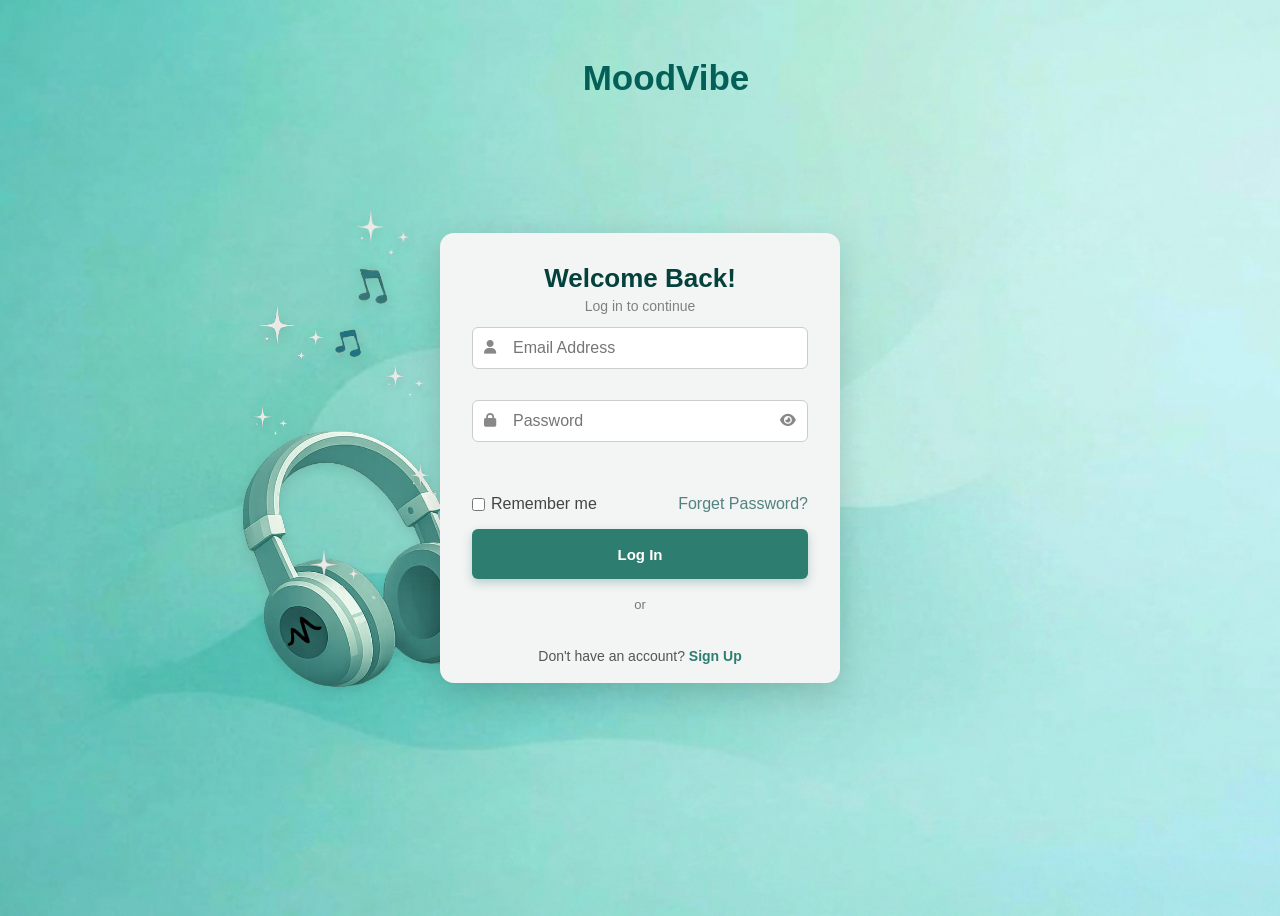
==== Login.html @ a5acea81 "Add files via upload" ====
<!DOCTYPE html>
<html lang="en">
<head>
  <meta charset="UTF-8">
  <title>MoodVibe - Login</title>
  <link rel="stylesheet" href="Login.css">
  <link rel="stylesheet" href="https://cdnjs.cloudflare.com/ajax/libs/font-awesome/6.5.0/css/all.min.css">
  <script src="https://accounts.google.com/gsi/client" async defer></script>
</head>
<body>

  <h2><div class="logo-icon"><img  src="logo.jpg.png" alt="" class="logo1"></div> MoodVibe</h2>

  <div class="headphone"><div class="shape shape1"><img src="music.jpg.png" alt="" class="head"></div></div>
  <div class="music"><div class="shape shape2"><img src="music.2jpg.png" alt="" class="ring"></div></div>
  <div class="star"><div class="shape shape3"><img src="sta.jpg.png" alt="" class="sta1"></div></div>
  <div class="shape shape4"><img src="sta.jpg.png" alt="" class="sta2"></div>
  <div class="shape shape5"><img src="sta.jpg.png" alt="" class="sta3"></div>
  <div class="shape shape6" ><img src="sta.jpg.png" alt="" class="sta4"></div>
  <div class="shape shape7"><img src="sta.jpg.png" alt="" class="sta5"></div>
  <div class="shape shape8"><img src="sta.jpg.png" alt="" class="sta6"></div>
  <div class="shape shape8"><img src="" alt="" class="sta7"></div>

  <div class="container">
    <h1>Welcome Back!</h1>
    <p>Log in to continue</p>

    <!-- Error Message -->
    <div id="login-error" style="display:none; background:#ffe5e5; color:#c0392b; padding:10px 14px; border-radius:8px; font-size:13px; margin-bottom:12px;"></div>

    <!-- Email -->
    <div class="input-box">
      <i class="fa fa-user"></i>
      <input type="email" id="loginEmail" placeholder="Email Address">
    </div>

    <!-- Password -->
    <div class="input-box">
      <i class="fa fa-lock"></i>
      <input type="password" id="loginPass" placeholder="Password">
      <i class="fa fa-eye toggle" onclick="togglePassword(this)"></i>
    </div>

    <br>

    <div class="remember">
      <label><input class="Remember" type="checkbox"> Remember me</label>
      <a class="forget" href="#">Forget Password?</a>
    </div>

    <div class="log">
      <button type="button" class="btn" onclick="doLogin()">Log In</button>
    </div>

    <div class="divider" style="display:flex;align-items:center;text-align:center;margin:18px 0;">
      <span style="margin:0 auto;color:#777;font-size:13px;">or</span>
    </div>
    <div id="googleLoginDiv" style="display:flex; justify-content:center; margin-top:6px;"></div>

    <div class="Register-link">
      <p>Don't have an account? <a class="sign" href="Signup.html">Sign Up</a></p>
    </div>

  </div>

  <script>
    var GOOGLE_CLIENT_ID = "429866376026-2ptrjoi5ar06n662vhrvek2oddu78rte.apps.googleusercontent.com";

    // Agar pehle se logged in hai to seedha Mood.html bhejo
    window.onload = function() {
      if (localStorage.getItem('mv_loggedIn') === 'true') {
        window.location.href = 'Mood.html';
        return;
      }

      if (typeof google !== 'undefined' && google.accounts && google.accounts.id) {
        google.accounts.id.initialize({
          client_id: GOOGLE_CLIENT_ID,
          callback: handleGoogleLogin
        });

        google.accounts.id.renderButton(
          document.getElementById("googleLoginDiv"),
          { theme: "outline", size: "large", width: 300, text: "signin_with" }
        );
      }
    };

    function handleGoogleLogin(response) {
      var payload = JSON.parse(atob(response.credential.split('.')[1].replace(/-/g, '+').replace(/_/g, '/')));

      localStorage.setItem('mv_user', JSON.stringify({
        name: payload.name,
        email: payload.email,
        password: null,
        picture: payload.picture,
        provider: 'google'
      }));
      localStorage.setItem('mv_loggedIn', 'true');
      localStorage.setItem('mv_currentUser', payload.name);

      window.location.href = 'Mood.html';
    }

    function togglePassword(icon) {
      var input = icon.previousElementSibling;
      if (input.type === 'password') {
        input.type = 'text';
        icon.classList.replace('fa-eye', 'fa-eye-slash');
      } else {
        input.type = 'password';
        icon.classList.replace('fa-eye-slash', 'fa-eye');
      }
    }

    function doLogin() {
      var email  = document.getElementById('loginEmail').value.trim();
      var pass   = document.getElementById('loginPass').value;

      // Validation
      if (!email) { showErr('Email likhein!'); return; }
      if (!pass)  { showErr('Password likhein!'); return; }

      // Local Storage se user data lo
      var stored = localStorage.getItem('mv_user');
      if (!stored) { showErr('Pehle Sign Up karo!'); return; }

      var user = JSON.parse(stored);

      // Email aur password check karo
      if (user.email !== email)    { showErr('Email galat hai!'); return; }
      if (user.password !== pass)  { showErr('Password galat hai!'); return; }

      // Login success — session save karo
      localStorage.setItem('mv_loggedIn', 'true');
      localStorage.setItem('mv_currentUser', user.name);

      // Home page par bhejo
      window.location.href = 'Mood.html';
    }

    function showErr(msg) {
      var errBox = document.getElementById('login-error');
      errBox.textContent = msg;
      errBox.style.display = 'block';
    }
  </script>

</body>
</html>
---- Login.css ----
body{
    display: flex;
     background: linear-gradient(to right,#7fb8b3,#cfdedd);
    background-image: url(mood.jpg5.jpeg);
    background-size: cover;
    align-items: center;
    justify-content: center;
    height: 100vh;
    font-family: Arial,  sans-serif;* {
    margin: 0;
    padding: 0;
    box-sizing: border-box;
}

body {
    display: flex;
    background: linear-gradient(135deg, #7fb8b3, #cfdedd, #c8f2ec);
    align-items: center;
    justify-content: center;
    height: 100vh;
    font-family: Arial, sans-serif;
    position: relative;
    overflow: hidden;
}

/* ===== HEADING ===== */
h2 {
    color: #035f57;
    position: fixed;
    top: 58px;
    left: 50%;
    transform: translateX(-50%);
    font-size: 35px;
    display: flex;
    align-items: center;
    gap: 12px;
    z-index: 5;
};


.logo-icon {
    width: 40px;
    height: 40px;
    border-radius: 12px;
    display: flex;
    align-items: center;
    justify-content: center;
    color: white;
    font-size: 20px;
    font-weight: bold;
}
.logo1{
    height: 55px;

}

/* ===== DECORATIVE SHAPES (replacing images) ===== */
.shape {
    position: absolute;
    font-size: 38px;
    filter: drop-shadow(0 4px 6px rgba(0,0,0,0.1));
}

.headphone { position: absolute; left: 0.5%; top: 31%; }
.music     { position: absolute; left: 1.5%; top: 11%; }
.star      { position: absolute; left: 20%; top: 58%; }
.head{
    height: 550px;
}
.ring{
height: 450px;
}
.sta1{
    height: 100px;
}
.sta2{
    height: 130px;
}
.sta3{
    height: 80px;
}
.sta4{
    height: 80px;
}
.sta5{
    height: 110px;
}
.sta6{
    height: 70px;
}
.shape4 { top: 30%; right: 70%;  }
.shape5 { top:38%; right: 64%; }
.shape6 { top: 49%; right: 62%;  }
.shape7 { top: 20%; right: 64%;  }
.shape8 { top: 43%; right: 75%;  }

/* ===== CONTAINER ===== */
.container {
    width: 400px;
    height: 450px;
    border-radius: 14px;
    background-color: #F3F4F4;
    padding: 30px 32px;
    z-index: 10;
    box-shadow: 0 10px 30px rgba(0,0,0,0.15);
}

.container h1 {
    font-size: 26px;
    text-align: center;
    color: #05413c;
    margin-bottom: 4px;
}

.container p {
    font-size: 14px;
    text-align: center;
    color: gray;
    margin-bottom: 18px;
}

/* ===== INPUT BOX ===== */
.input-box {
    position: relative;
    width: 100%;
    margin: -5px 0px ;
}

.input-box input {
    width: 100%;
    padding: 11px 45px 11px 40px;
    border: 1px solid #ccc;
    border-radius: 6px;
    font-size: 16px;
}

.input-box input:focus {
    outline: none;
    border-color: #2e7d71;
}

.input-box i {
    position: absolute;
    top: 13px;
    left: 12px;
    color: #888;
    font-size: 14px;
}

.input-box .toggle {
    right: 12px;
    left: auto;
    cursor: pointer;
}

/* ===== REMEMBER ME ===== */
.remember {
    display: flex;
    justify-content: space-between;
    align-items: center;
    font-size: 16px;
    margin: 4px 0 16px;
    color: #444;
}

.remember label {
    display: flex;
    align-items: center;
    gap: 6px;
}

.Remember {
    accent-color: #2e7d71;
}

.forget {
    text-decoration: none;
    color: #50837f;
}

.forget:hover {
    text-decoration: underline;
}

/* ===== LOGIN BUTTON ===== */
.btn {
    width: 100%;
    height: 50px;
    background-color: #2e7d71;
    border: none;
    outline: none;
    border-radius: 6px;
    cursor: pointer;
    font-size: 15px;
    box-shadow: 0 4px 10px rgba(46,125,113,0.3);
    color: white;
    font-weight: 700;
    transition: background 0.2s;
}

.btn:hover {
    background-color: #1a5a50;
}

/* ===== SIGN UP LINK ===== */
.Register-link {
    font-size: 13px;
    text-align: center;
    margin-top: 18px;
}

.Register-link p {
    color: #555;
}

.Register-link p a {
    color: #2e7d71;
    text-decoration: none;
    font-weight: 700;
}

.Register-link p a:hover {
    text-decoration: underline;
}
}
h2{
    color: #035f57;
    position: fixed;
    top: 45px;
    font-size: 250%;
}
.logo{
    width: 30%;
    position: absolute;
    top: -20%;
    right: 100%;

}

/* main heading */
.container h1{
    font-size: 200%;
    text-align: center;
    color: #05413c;
}
/* small heading */
.container p{
    font-size: 120%;
    text-align: center;
}
.E{
    color: #05413c;
}
/* Input Box */
.input-box {
   position: relative;
    width: 100%;
    height: 20%;
    margin: 2% 0;
}
/* input */
.input-box input {
   width: 86%;
    padding: 10px 20px 10px 35px;
    border: 1px solid #ccc;
    border-radius: 6px;
}

/* Left Icon */
.input-box i {
  position: absolute;
  top: 10px;
  left: 10px;
  color: #888;
}

/* Eye Icon */
.input-box .toggle {
  right: 10px;
  left: auto;
  cursor: pointer;
}
/* Remember me */
.remember{
    display: flex;
    justify-content: space-between;
    font-size: 14px;
    margin: -15px 0 15px;
}
.remember label input{
    color: white;
    text-decoration: none;

}
.remember a:hover{
    text-decoration: underline;

}
.forget{
    text-decoration: none;
    color: #50837f;
}
/* login click */
.btn{
    width: 100%;
    height: 40px;
    background-color: #258e85;
    border: none;
    outline: none;
    border-radius: 5px;
    cursor: pointer;
    font-size: 16px;
    box-shadow: 0 0 10px rgba(0,0,0,.1);
    color:white;
    font-weight: 600;
}
.btn:hover{
    background-color: #50837f;
}
/* Sign up Link */
.Register-link{
    font-size: 14px;
    text-align: center;
    margin-top: 20px;
}
.Register-link p{
    color: #50837f;
}
.Register-link p a{
    color: #05413c;
    text-decoration: none;
    font-weight: 600;
}
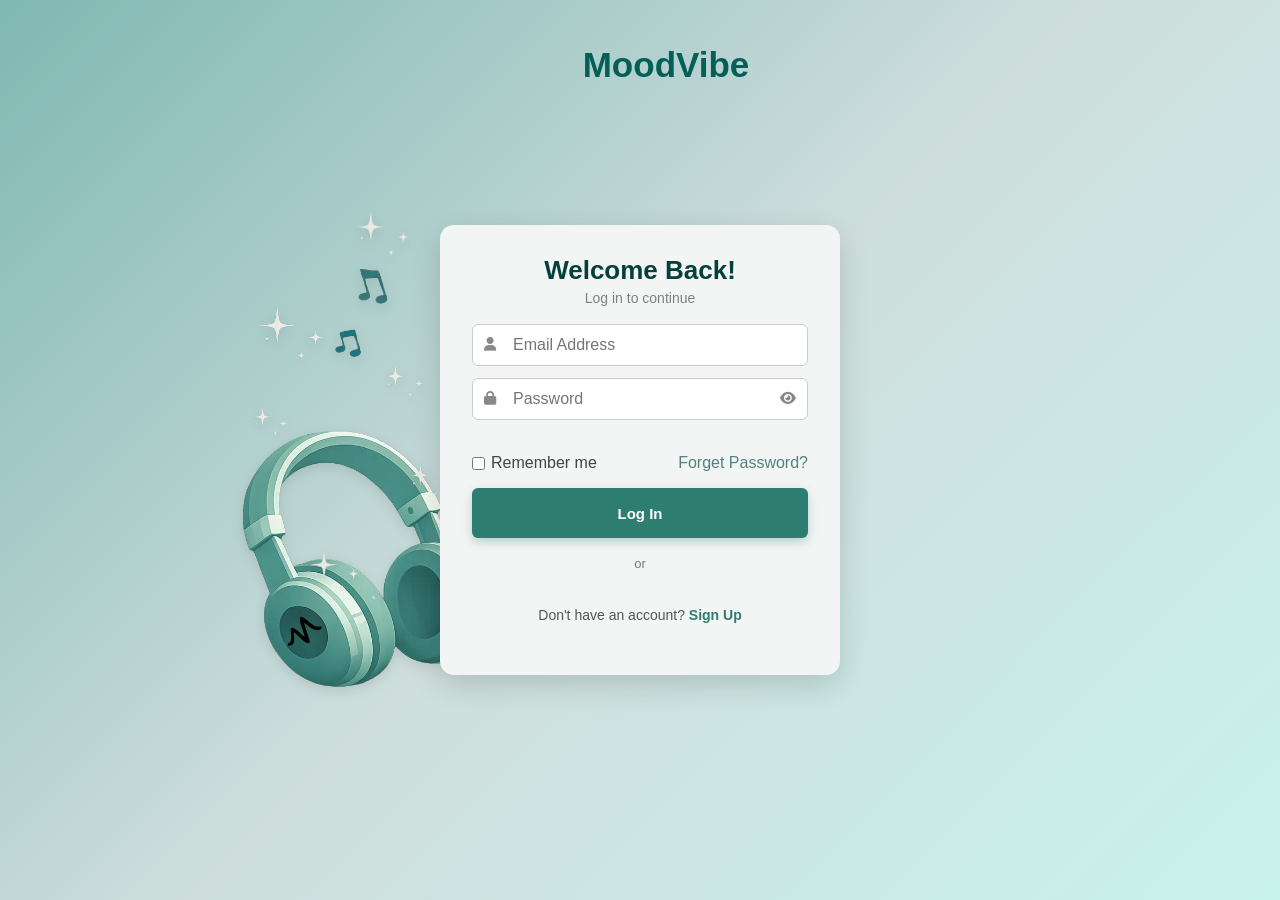
==== commit 0ce6fec9: "Update Login.html" ====
--- a/Login.html
+++ b/Login.html
@@ -2,8 +2,9 @@
 <html lang="en">
 <head>
   <meta charset="UTF-8">
+  <meta name="viewport" content="width=device-width, initial-scale=1.0">
   <title>MoodVibe - Login</title>
-  <link rel="stylesheet" href="Login.css">
+  <link rel="stylesheet" href="Login.css?v=2">
   <link rel="stylesheet" href="https://cdnjs.cloudflare.com/ajax/libs/font-awesome/6.5.0/css/all.min.css">
   <script src="https://accounts.google.com/gsi/client" async defer></script>
 </head>
@@ -147,4 +148,4 @@
   </script>
 
 </body>
-</html>+</html>
--- a/Login.css
+++ b/Login.css
@@ -1,12 +1,4 @@
-body{
-    display: flex;
-     background: linear-gradient(to right,#7fb8b3,#cfdedd);
-    background-image: url(mood.jpg5.jpeg);
-    background-size: cover;
-    align-items: center;
-    justify-content: center;
-    height: 100vh;
-    font-family: Arial,  sans-serif;* {
+* {
     margin: 0;
     padding: 0;
     box-sizing: border-box;
@@ -27,7 +19,7 @@
 h2 {
     color: #035f57;
     position: fixed;
-    top: 58px;
+    top: 45px;
     left: 50%;
     transform: translateX(-50%);
     font-size: 35px;
@@ -35,8 +27,7 @@
     align-items: center;
     gap: 12px;
     z-index: 5;
-};
-
+}
 
 .logo-icon {
     width: 40px;
@@ -123,7 +114,7 @@
 .input-box {
     position: relative;
     width: 100%;
-    margin: -5px 0px ;
+    margin: 12px 0;
 }
 
 .input-box input {
@@ -222,112 +213,79 @@
 .Register-link p a:hover {
     text-decoration: underline;
 }
-}
-h2{
-    color: #035f57;
-    position: fixed;
-    top: 45px;
-    font-size: 250%;
-}
-.logo{
-    width: 30%;
-    position: absolute;
-    top: -20%;
-    right: 100%;
-
-}
-
-/* main heading */
-.container h1{
-    font-size: 200%;
-    text-align: center;
-    color: #05413c;
-}
-/* small heading */
-.container p{
-    font-size: 120%;
-    text-align: center;
-}
-.E{
-    color: #05413c;
-}
-/* Input Box */
-.input-box {
-   position: relative;
-    width: 100%;
-    height: 20%;
-    margin: 2% 0;
-}
-/* input */
-.input-box input {
-   width: 86%;
-    padding: 10px 20px 10px 35px;
-    border: 1px solid #ccc;
-    border-radius: 6px;
-}
-
-/* Left Icon */
-.input-box i {
-  position: absolute;
-  top: 10px;
-  left: 10px;
-  color: #888;
-}
-
-/* Eye Icon */
-.input-box .toggle {
-  right: 10px;
-  left: auto;
-  cursor: pointer;
-}
-/* Remember me */
-.remember{
-    display: flex;
-    justify-content: space-between;
-    font-size: 14px;
-    margin: -15px 0 15px;
-}
-.remember label input{
-    color: white;
-    text-decoration: none;
-
-}
-.remember a:hover{
-    text-decoration: underline;
-
-}
-.forget{
-    text-decoration: none;
-    color: #50837f;
-}
-/* login click */
-.btn{
-    width: 100%;
-    height: 40px;
-    background-color: #258e85;
-    border: none;
-    outline: none;
-    border-radius: 5px;
-    cursor: pointer;
-    font-size: 16px;
-    box-shadow: 0 0 10px rgba(0,0,0,.1);
-    color:white;
-    font-weight: 600;
-}
-.btn:hover{
-    background-color: #50837f;
-}
-/* Sign up Link */
-.Register-link{
-    font-size: 14px;
-    text-align: center;
-    margin-top: 20px;
-}
-.Register-link p{
-    color: #50837f;
-}
-.Register-link p a{
-    color: #05413c;
-    text-decoration: none;
-    font-weight: 600;
-}
+
+/* =========================================================
+   MOBILE RESPONSIVE FIX
+   ========================================================= */
+@media (max-width: 600px) {
+    body {
+        height: auto;
+        min-height: 100vh;
+        align-items: flex-start;
+        padding: 90px 16px 40px;
+        overflow-y: auto;
+        overflow-x: hidden;
+    }
+
+    h2 {
+        top: 20px;
+        font-size: 22px;
+    }
+
+    .logo-icon,
+    .logo1 {
+        width: 30px;
+        height: 30px;
+    }
+
+    /* Shrink and reposition decorative shapes so they frame the card instead of covering it */
+    .head { height: 220px; }
+    .ring { height: 100px; }
+    .sta1 { height: 30px; }
+    .sta2 { height: 38px; }
+    .sta3 { height: 24px; }
+    .sta4 { height: 24px; }
+    .sta5 { height: 32px; }
+    .sta6 { height: 20px; }
+
+    .headphone { position: fixed; left: -10%; top: auto; bottom: -1%; z-index: 1; }
+    .music     { position: fixed; left: 1%; top: 8%; z-index: 1; }
+    .star      { position: fixed; left: 16%; top: 55%; z-index: 1; }
+    .shape4 { position: fixed; top: 4%;  right: 78%; z-index: 1; }
+    .shape5 { position: fixed; top: 12%; right: 65%; z-index: 1; }
+    .shape6 { position: fixed; top: 48%; right: 70%; z-index: 1; }
+    .shape7 { position: fixed; top: 18%; right: 80%; z-index: 1; }
+    .shape8 { position: fixed; top: 40%; right: 80%; z-index: 1; }
+
+    .container {
+        position: relative;
+        z-index: 10;
+        width: 100%;
+        max-width: 380px;
+        height: auto;
+        padding: 24px 22px;
+        margin: 0 auto;
+    }
+
+    .container h1 {
+        font-size: 22px;
+    }
+
+    .container p {
+        font-size: 13px;
+    }
+
+    .input-box {
+        margin: 12px 0;
+    }
+
+    .input-box input {
+        font-size: 15px;
+        padding: 10px 40px 10px 36px;
+    }
+
+    .btn {
+        height: 46px;
+        font-size: 14px;
+    }
+}
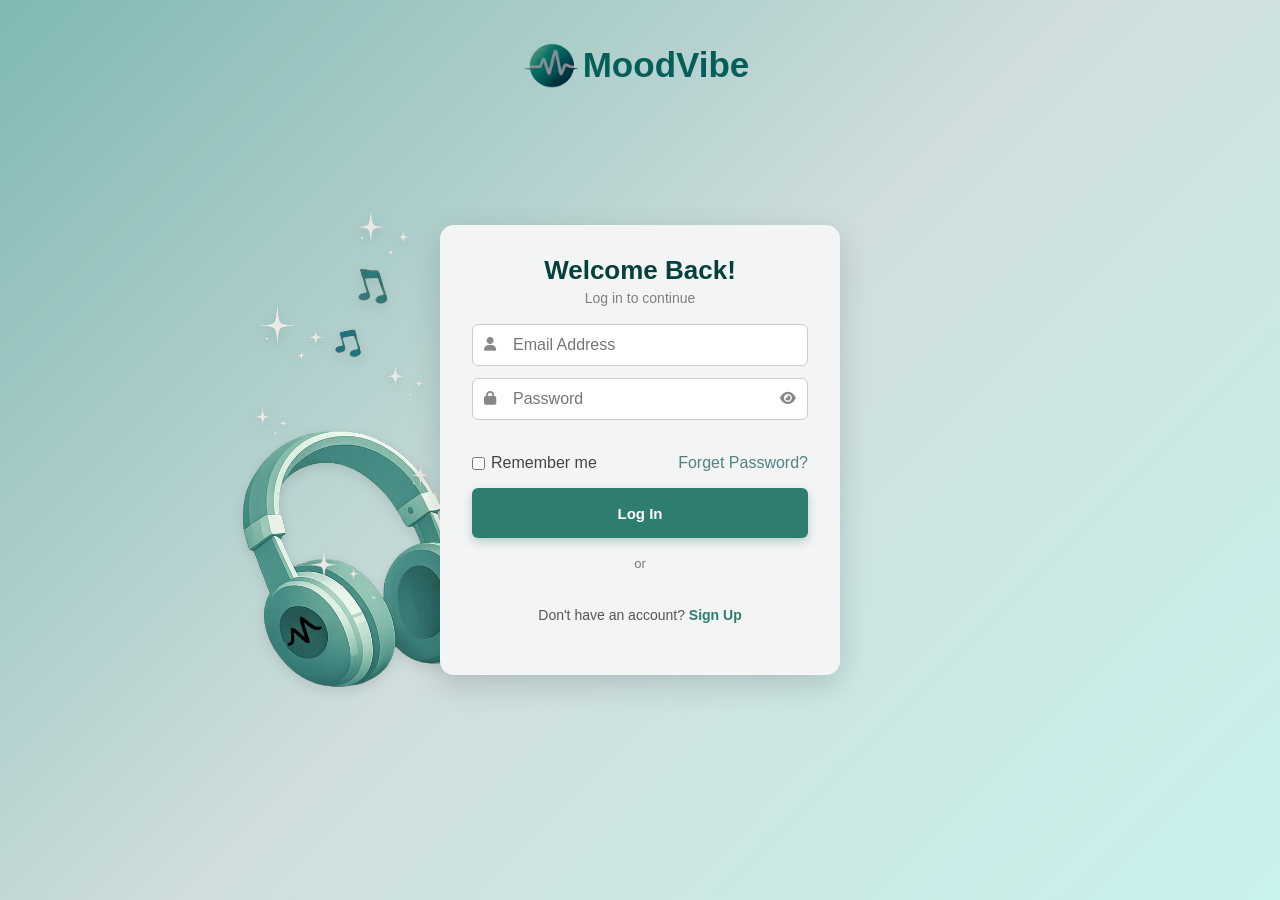
==== commit e2d5f060: "Update Login.html" ====
--- a/Login.html
+++ b/Login.html
@@ -4,6 +4,7 @@
   <meta charset="UTF-8">
   <meta name="viewport" content="width=device-width, initial-scale=1.0">
   <title>MoodVibe - Login</title>
+  <link rel="icon" type="image/png" href="logo.jpg.png">
   <link rel="stylesheet" href="Login.css?v=2">
   <link rel="stylesheet" href="https://cdnjs.cloudflare.com/ajax/libs/font-awesome/6.5.0/css/all.min.css">
   <script src="https://accounts.google.com/gsi/client" async defer></script>
@@ -70,7 +71,7 @@
     // Agar pehle se logged in hai to seedha Mood.html bhejo
     window.onload = function() {
       if (localStorage.getItem('mv_loggedIn') === 'true') {
-        window.location.href = 'Mood.html';
+        window.location.href = 'index.html';
         return;
       }
 
@@ -100,7 +101,7 @@
       localStorage.setItem('mv_loggedIn', 'true');
       localStorage.setItem('mv_currentUser', payload.name);
 
-      window.location.href = 'Mood.html';
+      window.location.href = 'index.html';
     }
 
     function togglePassword(icon) {
@@ -137,7 +138,7 @@
       localStorage.setItem('mv_currentUser', user.name);
 
       // Home page par bhejo
-      window.location.href = 'Mood.html';
+      window.location.href = 'index.html';
     }
 
     function showErr(msg) {
